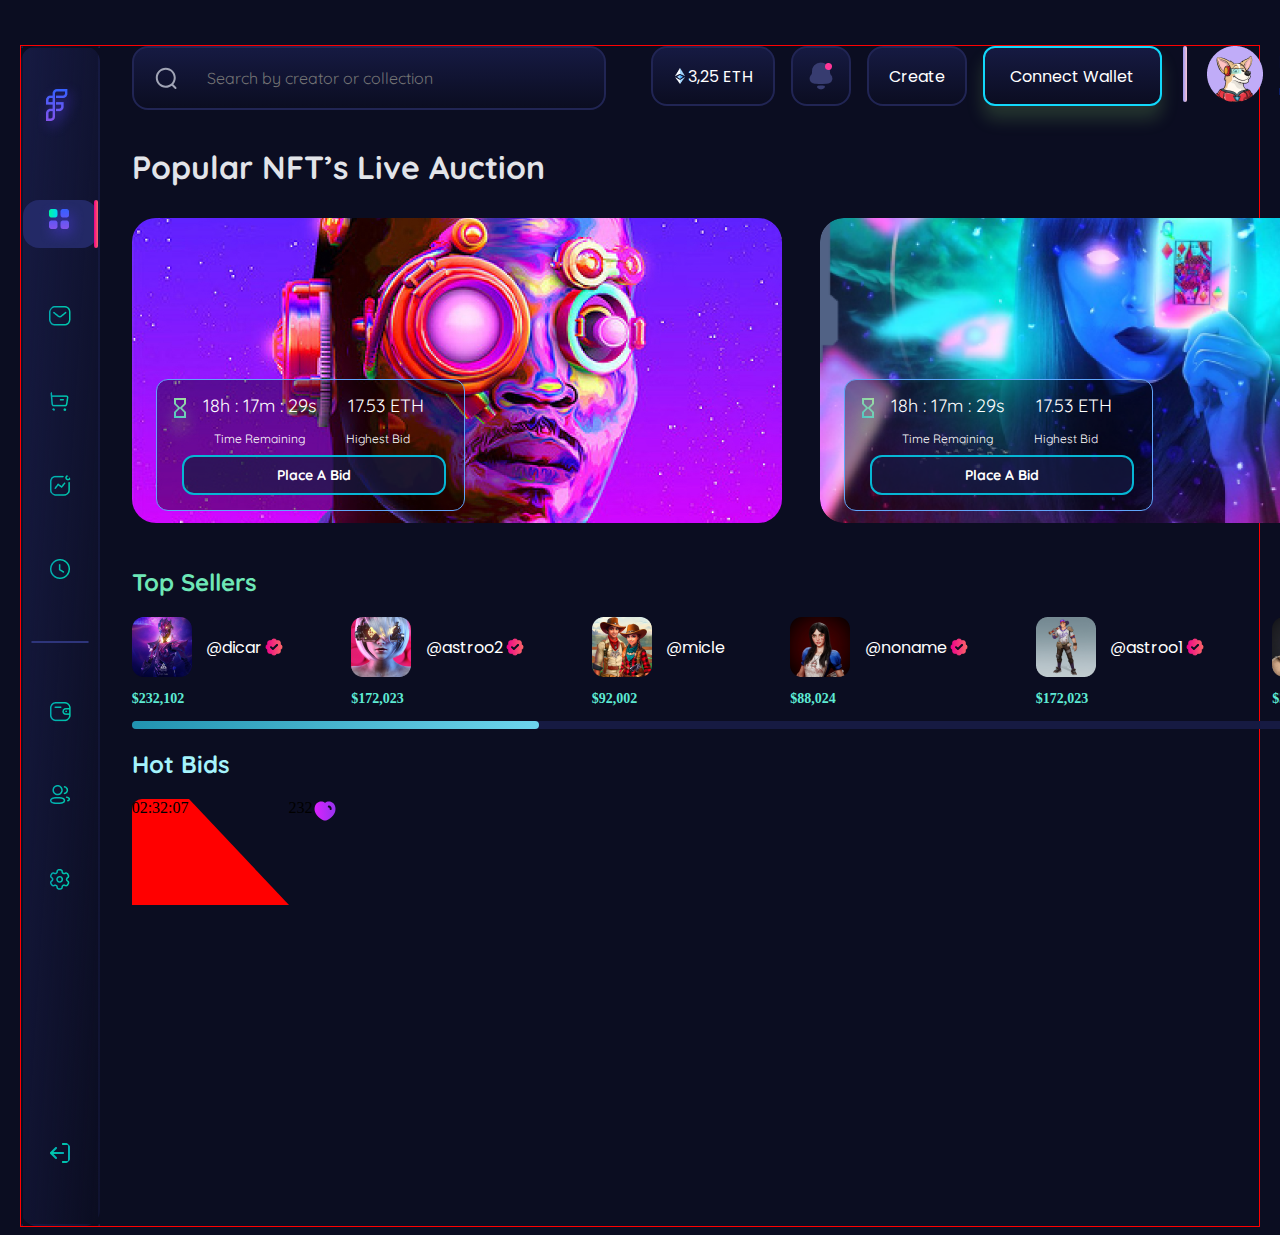
==== NFT/index.html @ 592b9757 "Add files via upload" ====
<!DOCTYPE html>
<html lang="en">
<head>
    <meta charset="UTF-8">
    <meta http-equiv="X-UA-Compatible" content="IE=edge">
    <meta name="viewport" content="width=device-width, initial-scale=1.0">
    <link href="https://fonts.googleapis.com/css2?family=Quicksand&display=swap" rel="stylesheet">
    <link href="https://fonts.googleapis.com/css2?family=Poppins:wght@500&display=swap" rel="stylesheet">
    <title>NFT</title>
    <link rel="stylesheet" href="style.css">
</head>
<body>
    <div class="container">
        <section class="left-panel">
            <a href="#"><img src="image/logo.png" alt=""></a>
            <div id="selected-icon" >
                <img src="image/selected.png"  alt="">
                <div id="selected-border"></div>
            </div>
            <a href="#"><img src="image/Icon - Message.png" alt=""></a>
            <a href="#"><img src="image/Icon - Buy.png" alt=""></a>
            <a href="#"><img src="image/Icon - Activity.png" alt=""></a>
            <a href="#"><img src="image/Icon - TimeCircle.png" alt=""></a>
            <div id="line"></div>
            <a href="#"><img src="image/Icon - Wallet.png" alt=""></a>
            <a href="#"><img src="image/Icon - Friends.png" alt=""></a>
            <a href="#"><img src="image/Icon - Settings.png" alt=""></a>
            <a href="#"><img src="image/Icon - Log Out.png" id="logout" alt=""></a>
        </section>
        <div class="container-center"> 
            <section class="top">
                <div class="search">
                    <img src="image/Icon - Search.svg" alt="">
                    <input type="text" placeholder="Search by creator or collection">
                </div>
                <a href=""><div id="balance">
                    <img src="image/Icon - ETH.png" alt="">
                    3,25 ETH
                </div></a>
                <a href=""><div id="bell">
                    <img src="image/Icon - Notification.png" alt="">
                </div></a>
                <a href=""><div id="create">Create</div></a>
                <a href=""><div id="connect-wallet">Connect Wallet</div></a>
                <div id="top-line"></div>
                <div id="profile">
                    <img src="image/avatar.png" alt="">
                    <div id="profile-text">
                    <div id="name">Musfiqur Rahman</div> 
                    <div id="gmail">ryzenpixel@gmail.com</div>
                    </div>
                    <svg width="24" height="25" viewBox="0 0 24 25" fill="none" xmlns="http://www.w3.org/2000/svg">
                        <path d="M12 18.1832C11.8012 18.1805 11.6106 18.1036 11.4656 17.9677L3.9656 10.4741C3.846 10.3285 3.78488 10.1437 3.79413 9.95558C3.80338 9.76745 3.88233 9.58948 4.01563 9.4563C4.14893 9.32311 4.32705 9.24422 4.51534 9.23498C4.70363 9.22574 4.88862 9.28681 5.03435 9.40631L12 16.3753L18.9656 9.40631C19.1113 9.28681 19.2963 9.22574 19.4846 9.23498C19.6729 9.24422 19.851 9.32311 19.9843 9.4563C20.1176 9.58948 20.1966 9.76745 20.2058 9.95558C20.2151 10.1437 20.1539 10.3285 20.0343 10.4741L12.5343 17.9677C12.3894 18.1036 12.1988 18.1805 12 18.1832Z" fill="#AFB5C0"/>
                        </svg>
                </div>
            </section> 
            <section class="popular">
                <div id="popular-nft">
                    <div id="auction"><strong>Popular NFT’s Live Auction</strong></div>
                </div>
                <div class="example">
                    <div class="content-example">
                        <div class="cnt-img"><img src="image/Icon - Hourglass.png" alt="">
                        <div class="gridex">
                        <div class="timer">18h : 17m : 29s</div>
                        <div class="high-money">17.53 ETH</div>
                        <div class="timeremaining">Time Remaining</div>
                        <div class="hb">Highest Bid</div>
                        </div>
                        <div class="button"><button class="btn">Place A Bid</button></div>
                        </div><img src="image/1example.png" alt=""></div>
                        
                    <div class="content-example"> 
                        <div class="cnt-img"><img src="image/Icon - Hourglass.png" alt="">
                        <div class="gridex">
                        <div class="timer">18h : 17m : 29s</div>
                        <div class="high-money">17.53 ETH</div>
                        <div class="timeremaining">Time Remaining</div>
                        <div class="hb">Highest Bid</div>
                        </div>
                        <div class="button"><button class="btn">Place A Bid</button></div>
                    </div><img src="image/2example.png" alt=""></div>
                </div>
            </section>
            <section id="topsellers">
                <div id="ts">Top Sellers</div>
                <div class="grid2">
                    <div class="ts1">
                        <img src="image/Rectangle 1400-5.png" alt=""> 
                        <div class="text-top"><a href="#">@dicar</a>
                        <img src="image/Icon - Verification.png" alt=""> </div> <p id="price">$232,102</p></div>
                    
                    <div class="ts1"><img src="image/Rectangle 1400-2.png" alt=""> 
                        <div class="text-top"><a href="#">@astroo2</a>
                        <img src="image/Icon - Verification.png" alt=""> </div> <p id="price">$172,023</p>
                    </div>
                    <div class="ts1">                        <img src="image/Rectangle 1400-1.png" alt=""> 
                        <div class="text-top"><a href="#">@micle</a>
                        </div><p id="price">$92,002</p>
                    </div>
                    <div class="ts1">
                        <img src="image/Rectangle 1400.png" alt=""> 
                        <div class="text-top"><a href="#">@noname</a>
                        <img src="image/Icon - Verification.png" alt="">  </div><p id="price">$88,024</p>
                    </div>
                    <div class="ts1">
                        <img src="image/Rectangle 1400-3.png" alt=""> 
                        <div class="text-top"><a href="#">@astroo1</a>
                        <img src="image/Icon - Verification.png" alt=""> </div> <p id="price">$172,023</p>
                    </div>
                        <div class="ts1">
                            <img src="image/Rectangle 1400-4.png" alt=""> 
                            <div class="text-top"><a href="#">@astroo2</a>
                            <img src="image/Icon - Verification.png" alt=""> </div><p id="price">$300,000</p>
                        </div>
                </div>
                <div id="line-3">
                    <div id="line-scroll"></div>
                </div>
            </section>
            <section class="hot-bids">
                <h2>Hot Bids</h2>
                <div class="grid3">
                    <div class="paint">
                        <div class="rect">02:32:07</div>
                        <div class="likes">232</div>
                        <img src="image/Icon -  Heart.svg" alt="">
                    </div>
                    <div class="paint"></div>
                    <div class="paint"></div>
                    <div class="paint"></div>
                    <div class="paint"></div>
                    <div class="paint"></div>
                </div>
            </section>
        </div>    
    </div>
</body>
</html>
---- NFT/style.css ----
body{
background-color:#0B0D21;
}
.container{
    display: flex;
    max-width: 98%;
    max-height: 100%;
    margin: 0 auto;
    border: 1px solid red;
    margin-top: 45px;
}
.left-panel{
    display: flex;
    flex-direction: column;
    align-items: center;
    gap: 56px;
    width: 75px;
    border: 2px solid;
    background-image: linear-gradient(to bottom right,#161A42,transparent);
    border-radius: 16px;
    border-image: linear-gradient(to top left,rgba(33, 37, 84, 1),transparent);
    padding-top: 32px;
} 
#selected-icon{
    display: flex;
    background-color: #232966;
    border-radius: 16px;
    height: 100%;
    width: 100%;
}
#selected-icon img{
    padding-left: 15px;
}
#selected-border{
    width: 4px;
    height: 48px;
    background-image: linear-gradient(90deg,#EC008C,#FC6767);
    border-radius: 20px;
    margin-left: 8px;
}
#line{
    border: 1px solid #2E357B;
    width: 56px;
    border-radius: 2px;
}
#logout{
margin-top: 190px;
padding-bottom: 55px;
}
.container-center{
    display: flex;
    flex-direction: column;
    align-items: flex-start;
    width: 70%;
    margin-left: 32px;
}
.container-center a{
    text-decoration: none;
}
.top{
    display: flex;
    height: 56px;
}
.search{
    display: flex;
    align-items: center;
    padding-left: 20px;
    width: 450px;
    height: 60px;
    background-image: linear-gradient(#161A42,rgba(22, 26, 66, 0));
    border-radius:16px ;
    border: 2px solid rgba(33, 37, 84, 1);
}
.search input{
    outline: none;
    width: 100%;
    height: 100%;
    background: none;
    border: none;
    margin-left: 27px;
    font-family: 'Quicksand', sans-serif;
    font-size: 16px;
    color: white;
}
#balance{
    display: flex;
    align-items: center;
    justify-content: center;
    width: 120px;
    height: 56px;
    margin-left:45px;
    background-image: linear-gradient(rgba(22, 26, 66, 1),rgba(22, 26, 66, 0));
    border-radius: 16px;
    border: 2px solid rgba(33, 37, 84, 1) ;
    color: #ffffff;
    font-family: 'Poppins', sans-serif;
}
#bell{
    display: flex;
    width: 56px;
    height: 56px;
    margin-left: 16px;
    background-image: linear-gradient(rgba(22, 26, 66, 1),rgba(22, 26, 66, 0));
    border-radius: 16px;
    border: 2px solid rgba(33, 37, 84, 1) ;
    align-items: center;
}
#bell img{
    display: block;
    margin: 0 auto;
}
#create{
    display: flex;
    width: 96px;
    height: 56px;
    margin-left: 16px;
    background-image: linear-gradient(rgba(22, 26, 66, 1),rgba(22, 26, 66, 0));
    border-radius: 16px;
    border: 2px solid rgba(33, 37, 84, 1) ;
    align-items: center;
    justify-content: center;
    font-family: 'Poppins', sans-serif;
    color: #ffffff;
}
#connect-wallet{
    display: flex;
    width: 175px;
    height: 56px;
    align-items: center;
    justify-content: center;
    color: #ffffff;
    margin-left: 16px;
    background-image: linear-gradient(rgba(22, 26, 66, 1),rgba(22, 26, 66, 0));
    border-radius: 12px;
    border: 2px solid rgba(18, 216, 250, 1);
    font-family: 'Poppins', sans-serif;
    box-shadow: 0px 13px 17px rgba(140, 213, 105, 0.2);
}
#top-line{
    width: 4px;
    height: 56px;
    background: linear-gradient(90deg, #9796F0 0%, #FBC7D4 100%);
    margin-left: 21px;
    border-radius: 100px;
}
#profile{
    display: flex;
    align-items: center;
    width: 309px;
    height: 56px;
    margin-left: 20px;
    font-family: 'Quicksand', sans-serif;
}
#name{
    font-size: 18px;
    color: #E2E4E9;
}
#gmail{
    color: #93C5FD;
    font-size:14px;
    margin-top: 8px;
}
#profile-text{
    margin-left: 16px;
}
#profile svg{
    margin-left: 61px;
}
.popular{
    display: flex;
    flex-direction: column;
    margin-top: 45px;
    width: 100%;
}
#popular-nft{
    display: flex;
    align-items: center;
}
#auction{
    font-size: 32px;
    color: #E2E4E9;
    font-family: 'Quicksand', sans-serif;
}
.example{
    display: grid;
    grid-template-columns: 2fr 2fr;
    width: 650px;
    height: 305px;
    margin-top: 31px;
    gap: 38px;
}
.example img{
    border-radius: 24px;
}
.cnt-img{
    display: flex;
    align-items: flex-start;
    justify-content: flex-start;
    position: absolute;
    width: 307px;
    height: 130px;
    background: rgba(0, 0, 0, 0.4);
    border: 1px solid #60A5FA;
    border-radius: 12px;
    margin-left: 24px;
    margin-top: 161px;
    color: #FFFFFF;
    font-family: 'Quicksand', sans-serif;
    font-size: 18px;
}
.gridex{
    display: grid;
    grid-template-columns: 1fr 1fr;
    grid-template-rows: 1fr 1fr;
}
.timer{
    margin-top: 14px;
}

.cnt-img img{
    margin-top: 14px;
}
.high-money{
    color: #FFFFFF;
    font-family: 'Quicksand', sans-serif;
    font-size: 18px;
    margin-left: 32px;
    margin-top: 14px;
}
.timeremaining{
    display: flex;
    align-items: center;
    justify-content: center;
    color: #FFFFFF;
    font-family: 'Quicksand', sans-serif;
    font-size: 12px;
    margin-top: 6px;
}
.hb{
    display: flex;
    align-items: center;
    justify-content: center;
    color: #FFFFFF;
    font-family: 'Quicksand', sans-serif;
    font-size: 12px;
    margin-top: 6px;
    margin-left: 12px;
}
.button{
    display: inline-block;
    white-space: nowrap;
    position: absolute;
    bottom: 0;
    background: rgba(22, 26, 66, 0.7);
    border-radius: 12px;
    margin-left: 25px;
    margin-bottom: 15px;
    border: 2px solid #06B6D4;
}
.btn{
    font-weight: bold;
    font-size: 14px;
    font-family: 'Quicksand', sans-serif;
    color: #FFFFFF;
    width: 260px;
    height: 36px;
    outline: none;
    border: 0;
    background: transparent;

}

#ts{
    color: #6EE7B7;
    font-family: 'Quicksand', sans-serif;
    font-size: 24px;
    font-weight: bold;
    margin-top: 44px;
}
.grid2{
    display: grid;
    justify-items: center;
    grid-template-columns: repeat(6,auto);
    gap: 65px;
    margin-top: 20px;
}
.ts1{
    display: grid;
    grid-template-columns: 2fr 2fr;
    align-items: center;
}
.ts1 a {
    color: #FFFFFF;
    text-decoration: none;
    font-family: 'Poppins', sans-serif;
    font-size: 16px;
}
#price{
    display: flex;
    align-items: center;
    color: #5EEAD4;
    font-size: 14px;
    font-weight: bold;
}
.text-top{
    display: flex;
    margin-left: 12px;
    align-items: center;
}
#line-3{
    width: 1316px;
    height: 8px;
    background: rgba(22, 26, 66, 1);
    border-radius: 20px;
}
#line-scroll{
    width: 407px;
    height: 100%;
    background-image: linear-gradient(90deg, #2193B0 0%, #6DD5ED 100%);
    border-radius: 20px;
}
.hot-bids h2{
    color: #A5F3FC;
    font-size: 24px;
    font-family: 'Quicksand', sans-serif;
}
.grid3{
    display: grid;
    grid-template-columns: repeat(6,1fr);
}
.paint{
    display: flex;
    align-items: flex-start;
    width: 188px;
    height: 293px;
}
.rect{
    border-bottom: 106px solid red;
    border-right: 100px solid transparent;
    height: 0;
    width: 106px;
    border-top-left-radius:10px;

}
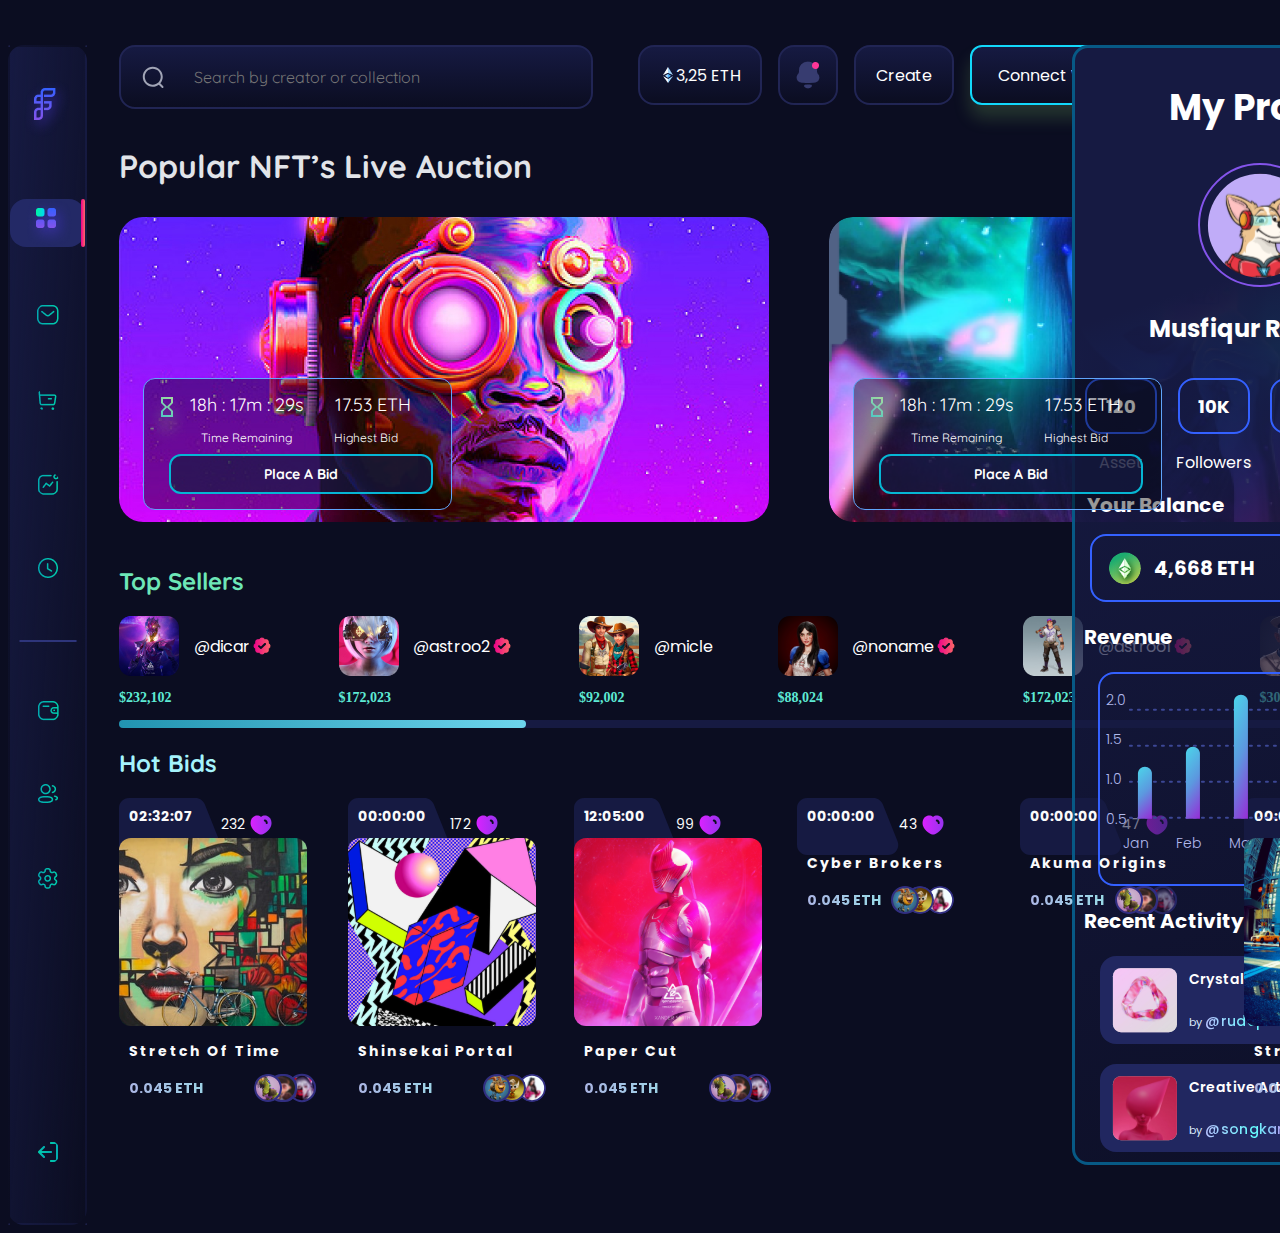
==== commit df9b0e36: "Add files via upload" ====
--- a/NFT/index.html
+++ b/NFT/index.html
@@ -122,18 +122,191 @@
                 <h2>Hot Bids</h2>
                 <div class="grid3">
                     <div class="paint">
-                        <div class="rect">02:32:07</div>
-                        <div class="likes">232</div>
-                        <img src="image/Icon -  Heart.svg" alt="">
-                    </div>
-                    <div class="paint"></div>
-                    <div class="paint"></div>
-                    <div class="paint"></div>
-                    <div class="paint"></div>
-                    <div class="paint"></div>
+                        <img src="image/trapez.svg" alt="">
+                        <div class="timpul">02:32:07</div>
+                        <div class="likes">232<img src="image/Icon -  Heart.svg" alt=""></div>
+                        <div class="product">
+                        <img src="image/product1.svg" alt="">
+                        <p class="text-product">Stretch Of Time</p>
+                        <div class="cost">0.045 ETH
+                        <div class="circle">
+                            <img src="image/circle1.svg"class="circle1" alt="">
+                            <img src="image/circle2.svg"class="circle2" alt="">
+                            <img src="image/circle3.svg"class="circle3" alt="">
+                        </div> 
+                        </div> 
+                        </div>
+                    </div>
+                    <div class="paint">
+                        <img src="image/trapez.svg" alt="">
+                        <div class="timpul">00:00:00</div>
+                        <div class="likes">172<img src="image/Icon -  Heart.svg" alt=""></div>
+                        <div class="product">
+                        <img src="image/product2.svg" alt="">
+                        <p class="text-product">Shinsekai Portal</p>
+                        <div class="cost">0.045 ETH
+                        <div class="circle">
+                            <img src="image/circle4.svg"class="circle1" alt="">
+                            <img src="image/circle5.svg"class="circle2" alt="">
+                            <img src="image/circle6.svg"class="circle3" alt="">
+                        </div> 
+                        </div> 
+                        </div>
+                    </div>
+                    <div class="paint">
+                        <img src="image/trapez.svg" alt="">
+                        <div class="timpul">12:05:00</div>
+                        <div class="likes">99<img src="image/Icon -  Heart.svg" alt=""></div>
+                        <div class="product">
+                        <img src="image/product3.svg" alt="">
+                        <p class="text-product">Paper Cut</p>
+                        <div class="cost">0.045 ETH
+                        <div class="circle">
+                            <img src="image/circle1.svg"class="circle1" alt="">
+                            <img src="image/circle2.svg"class="circle2" alt="">
+                            <img src="image/circle3.svg"class="circle3" alt="">
+                        </div> 
+                        </div> 
+                        </div>
+                    </div>
+                    <div class="paint">
+                        <img src="image/trapez.svg" alt="">
+                        <div class="timpul">00:00:00</div>
+                        <div class="likes">43<img src="image/Icon -  Heart.svg" alt=""></div>
+                        <div class="product">
+                        <img src="image/product4.svg" alt="">
+                        <p class="text-product">Cyber Brokers</p>
+                        <div class="cost">0.045 ETH
+                        <div class="circle">
+                            <img src="image/circle4.svg"class="circle1" alt="">
+                            <img src="image/circle5.svg"class="circle2" alt="">
+                            <img src="image/circle6.svg"class="circle3" alt="">
+                        </div> 
+                        </div> 
+                        </div>
+                    </div>
+                    <div class="paint">
+                        <img src="image/trapez.svg" alt="">
+                        <div class="timpul">00:00:00</div>
+                        <div class="likes">47<img src="image/Icon -  Heart.svg" alt=""></div>
+                        <div class="product">
+                        <img src="image/product5.svg" alt="">
+                        <p class="text-product">Akuma Origins</p>
+                        <div class="cost">0.045 ETH
+                        <div class="circle">
+                            <img src="image/circle1.svg"class="circle1" alt="">
+                            <img src="image/circle2.svg"class="circle2" alt="">
+                            <img src="image/circle3.svg"class="circle3" alt="">
+                        </div> 
+                        </div> 
+                        </div>
+                    </div>
+                    <div class="paint">
+                        <img src="image/trapez.svg" alt="">
+                        <div class="timpul">00:00:00</div>
+                        <div class="likes">43<img src="image/Icon -  Heart.svg" alt=""></div>
+                        <div class="product">
+                        <img src="image/product6.svg" alt="">
+                        <p class="text-product">Stretch Of Time</p>
+                        <div class="cost">0.045 ETH
+                        <div class="circle">
+                            <img src="image/circle4.svg"class="circle1" alt="">
+                            <img src="image/circle5.svg"class="circle2" alt="">
+                            <img src="image/circle6.svg"class="circle3" alt="">
+                        </div> 
+                        </div> 
+                        </div>
+                    </div>
                 </div>
             </section>
-        </div>    
+        </div>   
+        <section class="right-panel">
+            <div id="bg-3"> 
+            <div class="my-profile">My Profile</div>
+            <div class="outline"><img src="image/avatar-profile.svg" alt=""></div>
+            <div class="my-profile-name" >Musfiqur Rahman</div>
+            <div class="grid-my-profile">
+                <div class="numb">120</div>
+                <div class="numb">10K</div>
+                <div class="numb">70K</div>
+                <div class="numb">60</div>
+                <div class="kind">Asset</div>
+                <div class="kind">Followers</div>
+                <div class="kind">Likes</div>
+                <div class="kind">Bidding</div>
+            </div>
+            <div class="yourbalance">Your Balance</div>
+            <div class="balance-profil">
+                <div id="icon-balance">
+                <img src="image/balance-icon.svg" alt="">
+            <p>4,668 ETH</p>
+                </div>
+            <div class="add">Add <img src="image/arrow-right.svg" alt=""></div>
+            </div>
+            <div class="revenue">
+                <p>Revenue</p>
+                <div class="select-month">
+                <select name="This month" id="months">
+                    <option value="0">This month</option>
+                    <option value="1">January</option>
+                    <option value="2">February</option>
+                    <option value="3">March</option>
+                    <option value="4">April</option>
+                    <option value="5">May</option>
+                    <option value="6">June</option>
+                    <option value="7">July</option>
+                    <option value="8">August</option>
+                    <option value="9">September</option>
+                    <option value="10">October</option>
+                    <option value="11">November</option>
+                    <option value="12"> December</option>
+                </select>
+                </div>
+            </div>
+            <div class="grafic">
+                <div id="numb-text">2.0 </div>
+                <div id="numb-text">1.5 </div>
+                <div id="numb-text">1.0 </div>
+                <div id="numb-text">0.5 </div>
+                <div class="grafic-photo"><img src="image/graphic.svg" alt=""></div>
+                <div class="months-grafic">
+                    <div class="txtgrafic">Jan</div>
+                    <div class="txtgrafic">Feb</div>
+                    <div class="txtgrafic">Mar</div>
+                    <div class="txtgrafic">Apr</div>
+                    <div class="txtgrafic">May</div>
+                    <div class="txtgrafic">Jun</div>
+                </div>
+            </div>
+            <div class="revenue">
+                <p>Recent Activity</p>
+                <div class="seeall"><a href="#">See All </a><img src="image/Icon - Arrow.svg" alt=""></div>
+            </div>
+        <div class="la">
+            <div class="last-activity">
+                <div class="avatar-last-activity">
+                    <img src="image/last-act1.svg" alt="">
+                    <div class="txt-last-act">
+                        <div class="name-of-recent">Crystal_Art</div>
+                        <div class="newbid-recent"> <span>New Bid</span> <br>6.25 ETH</div>
+                        <div class="gmail-of-recent">by <a href="#">@rudepixxel</a></div>
+                        <div class="time-recent">3m ago</div>
+                    </div>
+                </div>
+            </div>
+            <div class="last-activity">
+                <div class="avatar-last-activity">
+                    <img src="image/last-act2.svg" alt="">
+                    <div class="txt-last-act">
+                        <div class="name-of-recent">Creative Art</div>
+                        <div class="newbid-recent"> <span>New Bid</span> <br>7.50 ETH</div>
+                        <div class="gmail-of-recent">by <a href="#">@songkang</a></div>
+                        <div class="time-recent">3m ago</div>
+                    </div>
+                </div>
+            </div>
+        </div>
+        </section>
     </div>
 </body>
 </html>--- a/NFT/style.css
+++ b/NFT/style.css
@@ -3,11 +3,12 @@
 }
 .container{
     display: flex;
-    max-width: 98%;
+    max-width: 100%;
     max-height: 100%;
     margin: 0 auto;
-    border: 1px solid red;
     margin-top: 45px;
+    margin-right: 30px;
+    padding: 0px 30px 0px 0px;
 }
 .left-panel{
     display: flex;
@@ -187,7 +188,7 @@
     width: 650px;
     height: 305px;
     margin-top: 31px;
-    gap: 38px;
+    column-gap: 60px;
 }
 .example img{
     border-radius: 24px;
@@ -267,7 +268,9 @@
     outline: none;
     border: 0;
     background: transparent;
-
+}
+.btn:hover{
+    color: rgba(132, 84, 235, 1);
 }
 
 #ts{
@@ -326,19 +329,352 @@
 }
 .grid3{
     display: grid;
-    grid-template-columns: repeat(6,1fr);
+    grid-template-columns: repeat(6,auto);
+    width: 100%;
+    gap: 75px;
 }
 .paint{
     display: flex;
     align-items: flex-start;
-    width: 188px;
-    height: 293px;
-}
-.rect{
-    border-bottom: 106px solid red;
-    border-right: 100px solid transparent;
-    height: 0;
-    width: 106px;
-    border-top-left-radius:10px;
-
+}
+.timpul{
+    margin: 8px 35px 25px 10px;
+    position: absolute;
+    color: #FAFAFB;
+    font-family: 'Poppins', sans-serif;
+    font-size: 14px;
+    font-weight: bold;
+}
+.likes{
+    display: flex;
+    align-items: center;
+    color: #FAFAFB;
+    font-family: 'Poppins', sans-serif;
+    font-size: 14px;
+    margin-top: 15px;
+    gap: 4px;
+}
+.product{
+    display: flex;
+    flex-direction: column;
+    position: absolute;
+    margin-top: 40px;
+}
+.product img{
+    display: block;
+    border-radius:12px;
+}
+.text-product{
+    color: #FAFAFB;
+    font-family: 'Poppins', sans-serif;
+    font-size: 14px;
+    font-weight: bold;
+    margin-top: 15px;
+    margin-left: 10px;
+    letter-spacing: 2px;
+}
+.cost{
+    display: flex;
+    width: 100%;
+    justify-content: space-between;
+    font-family: 'Poppins';
+    font-style: normal;
+    font-weight: 700;
+    font-size: 14px;
+    line-height: 24px;
+    background: linear-gradient(90deg, #ACB6E5 0%, #86FDE8 100%);   
+    -webkit-background-clip: text;
+    -webkit-text-fill-color: transparent;
+    margin-left: 10px;
+    align-items: center;
+}
+.circle{
+    display: flex;
+    justify-content: flex-end;
+    align-items: center;
+}
+.circle1{
+    position: absolute;
+    margin-right: 35px;
+    z-index: 1;
+}
+.circle2{
+    position: absolute;
+    margin-right: 20px;
+    z-index: 0;
+}   
+.circle3{
+    position: absolute;
+    z-index: -1;
+}
+#bg-3{
+    display: flex;
+    flex-direction: column;
+    align-items: center;
+    width: 370px;
+    height: 1082px;
+    background-image: linear-gradient(162.34deg, #161A42 22.61%, rgba(22, 26, 66, 0) 118.29%);
+    margin-left: 110px;
+    border-radius: 16px;
+    border: 3px solid #075985;
+    padding-top: 32px;
+}
+.my-profile{
+    display: flex;
+    color: #FFFFFF;
+    font-family: 'Poppins', sans-serif;
+    font-size: 36px;
+    font-weight: bold;
+    width: 100%;
+    justify-content: center;
+}
+.outline{
+    display: flex;
+    width: 120px;
+    height: 120px;
+    border: 2px solid rgba(132, 84, 235, 1);
+    border-radius: 50%;
+    background: transparent;
+    margin-top: 28px;
+    align-items: center;
+    justify-content: center;
+}
+.my-profile-name{
+    display: flex;
+    color: #FFFFFF;
+    font-family: 'Poppins', sans-serif;
+    font-size: 24px;
+    font-weight: bold;
+    width: 100%;
+    justify-content: center;
+    margin-top: 24px;
+}
+.grid-my-profile{
+    display: grid;
+    justify-items: center;
+    grid-template-columns: repeat(4,1fr);
+    grid-template-rows: 1fr 1fr;
+    width: 100%;
+    margin-top: 32px;
+}
+.numb{
+    display: flex;
+    align-items: center;
+    justify-content: center;
+    width: 68px;
+    height: 52px;
+    border: 2px solid rgba(52, 97, 255, 1);
+    border-radius: 16px;
+    color: #FFFFFF;
+    font-size: 18px;
+    font-weight: bold;
+    font-family: 'Poppins', sans-serif;
+}
+.kind{
+    display: flex;
+    align-items: center;
+    justify-content: center;
+    color: #FFFFFF;
+    font-size: 16px;
+    font-family: 'Poppins', sans-serif;
+}
+.yourbalance{
+    display: flex;
+    margin-left: 24px;
+    width: 100%;
+    color: #FFFFFF;
+    font-size: 20px;
+    font-weight: bold;
+    font-family: 'Poppins', sans-serif;
+}
+.balance-profil{
+    display: flex;
+    align-items: center;
+    max-width: 100%;
+    width: 320px;
+    height: 64px;
+    border: 2px solid rgba(52, 97, 255, 1);
+    border-radius: 16px;
+    margin-top: 14px;
+    padding-left: 16px;
+    justify-content: space-between;
+}
+.balance-profil p{
+    color: #FFFFFF;
+    font-size: 20px;
+    font-weight: bold;
+    font-family: 'Poppins', sans-serif;
+    margin-left: 13px;
+}
+.add{
+    color: #FFFFFF;
+    font-size: 20px;
+    font-weight: bold;
+    font-family: 'Poppins', sans-serif;
+    margin-right: 10px;
+}
+.add:hover{
+    color: rgba(132, 84, 235, 1);
+}
+#icon-balance{
+    display: flex;
+}
+.revenue{
+    display: flex;
+    width: 100%;
+    align-items: center;
+    justify-content: space-between;
+    margin-right: 10px;
+}
+.revenue p{
+    color: #FFFFFF;
+    font-size: 20px;
+    font-weight: bold;
+    font-family: 'Poppins', sans-serif;
+    margin-left: 14px;
+}
+#months{
+    outline: none;
+    background: transparent;
+    border: transparent;
+    color: #FFFFFF;
+    font-size: 14px;
+    font-weight: bold;
+    font-family: 'Poppins', sans-serif;
+}
+#months option{
+    background-color: black;
+}
+.grafic{
+    display: flex;
+    flex-direction: column;
+    align-items: center;
+    justify-content: center;
+    justify-content: space-between;
+    width: 320px;
+    height: 180px;
+    border: 2px solid rgba(52, 97, 255, 1);
+    border-radius: 16px;
+    padding-bottom: 30px;
+}
+#numb-text{
+    display:flex;
+    position: relative;
+    align-items: center;
+    width: 100%;
+    height: 20px;
+    color: #B1BAED;
+    font-size: 14px;
+    font-weight: 300;
+    font-family: 'Poppins', sans-serif;
+    padding-left: 12px;
+    padding-top: 16px;
+}
+.grafic-photo{
+    position: absolute;
+}
+.months-grafic{
+    display: flex;
+    vertical-align: middle;
+    width: 100%;
+    justify-content: space-around;
+    color: #B1BAED;
+    font-size: 14px;
+    font-weight: 300;
+    font-family: 'Poppins', sans-serif;
+    padding-left: 20px;
+}
+.grafic-photo{
+    padding-top: 20px;
+}
+.seeall{
+    display: flex;
+    align-items: center;
+}
+.seeall a{
+    color: #FFFFFF;
+    text-decoration: none;
+    font-family: 'Poppins', sans-serif;
+    font-size: 14px;
+}
+.last-activity{
+    display: flex;
+    align-items: center;
+    background: #212760;
+    border-radius: 16px;
+    width: 320px;
+    height: 88px;
+}
+.last-activity img{
+    padding-left: 12px;
+}
+.avatar-last-activity{
+    display: flex;
+}
+.txt-last-act{
+    display: grid;
+    grid-template-columns: 3fr 2fr;
+    grid-template-rows: 1fr 1fr;
+    margin-left: 12px;
+    align-items: center;
+    column-gap:3em;
+}
+.name-of-recent{
+    font-family: 'Poppins';
+    font-style: normal;
+    font-weight: 600;
+    font-size: 14px;
+    color: #FFFFFF;
+    letter-spacing: 0.02em;
+}
+.gmail-of-recent{
+    letter-spacing: 0.02em;
+    color: #DBEAFE;
+    font-family: 'Poppins';
+    font-style: normal;
+    font-weight: 400;
+    font-size: 11px;
+}
+.gmail-of-recent a{
+    text-decoration: none;
+    background: linear-gradient(88.82deg, #BAC1FF -0.98%, #63FEFE 54.08%, #FF3EEC 112.69%);
+    -webkit-background-clip: text;
+    -webkit-text-fill-color: transparent;
+    background-clip: text;
+    color: transparent;
+    letter-spacing: 0.02em;
+    font-family: 'Poppins';
+    font-style: normal;
+    font-weight: 500;
+    font-size: 14px;
+}
+.newbid-recent {
+    text-align: center;
+    font-family: 'Poppins';
+    font-style: normal;
+    font-weight: 600;
+    font-size: 14px;
+    color: #FFFFFF;
+    letter-spacing: 0.02em;
+}
+.newbid-recent span{
+    color: rgba(103, 232, 249, 1);
+    font-family: 'Poppins';
+    font-style: normal;
+    font-weight: 500;
+    font-size: 12px;
+}
+.time-recent{
+    text-align: end;
+    font-family: 'Poppins';
+    font-style: normal;
+    font-weight: 400;
+    font-size: 11px;
+    color: #93C5FD;
+    letter-spacing: 0.02em;
+}
+.la{
+    display: flex;
+    flex-direction: column;
+    gap: 20px;
 }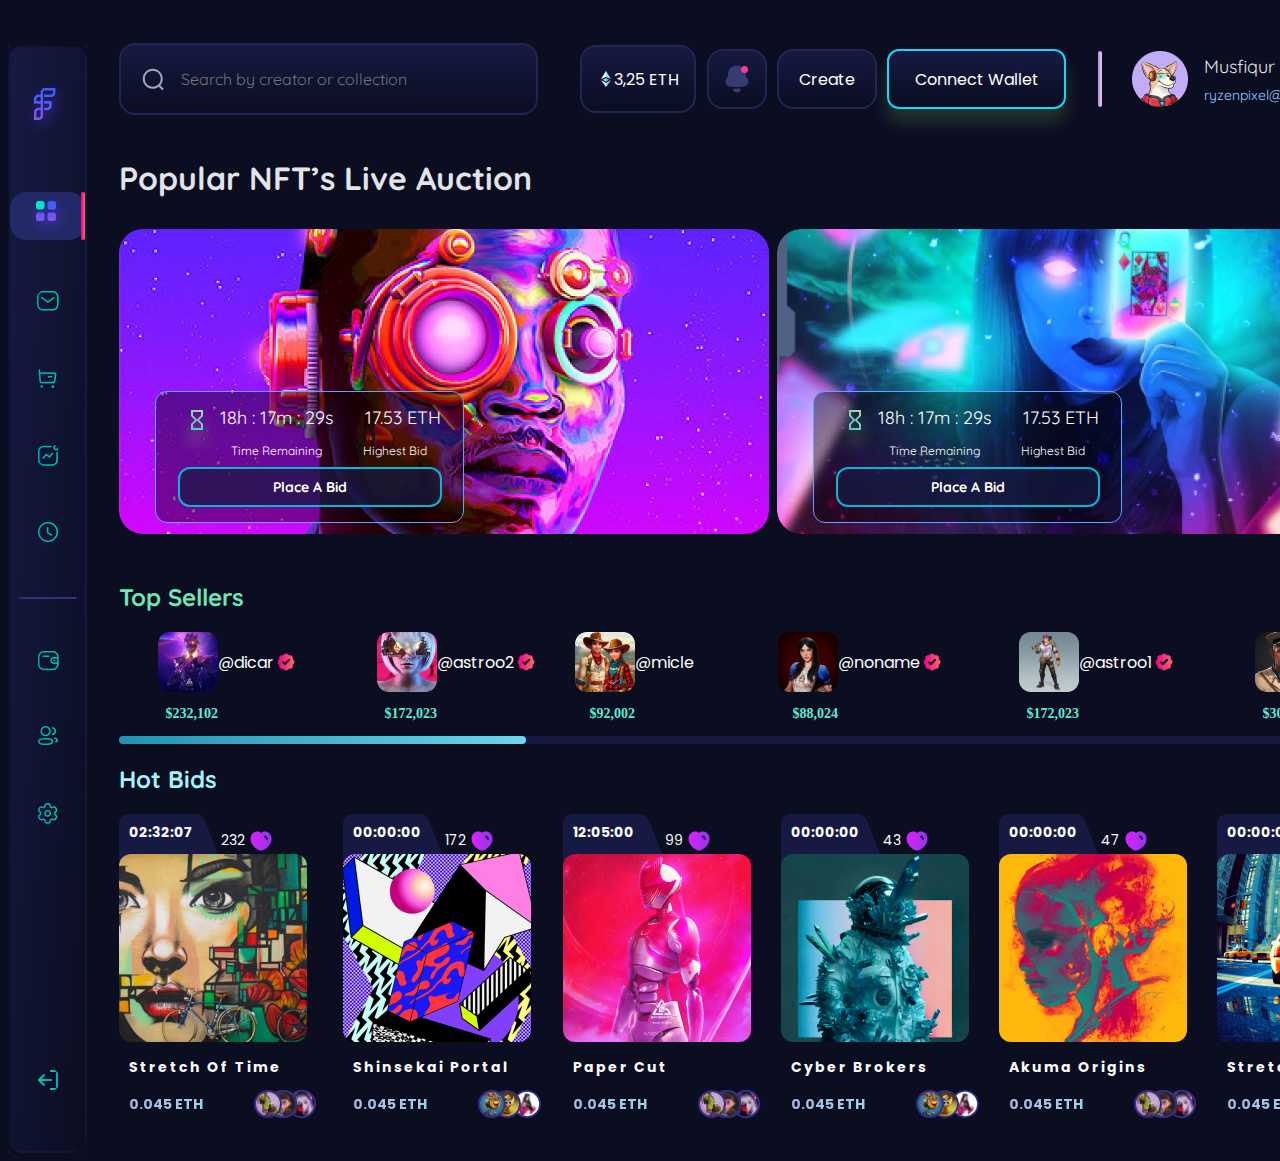
==== commit 3498b3b0: "Add files via upload" ====
--- a/NFT/index.html
+++ b/NFT/index.html
@@ -11,7 +11,7 @@
 </head>
 <body>
     <div class="container">
-        <section class="left-panel">
+        <div class="left-panel">
             <a href="#"><img src="image/logo.png" alt=""></a>
             <div id="selected-icon" >
                 <img src="image/selected.png"  alt="">
@@ -26,9 +26,9 @@
             <a href="#"><img src="image/Icon - Friends.png" alt=""></a>
             <a href="#"><img src="image/Icon - Settings.png" alt=""></a>
             <a href="#"><img src="image/Icon - Log Out.png" id="logout" alt=""></a>
-        </section>
+        </div>
         <div class="container-center"> 
-            <section class="top">
+            <div class="top">
                 <div class="search">
                     <img src="image/Icon - Search.svg" alt="">
                     <input type="text" placeholder="Search by creator or collection">
@@ -53,8 +53,8 @@
                         <path d="M12 18.1832C11.8012 18.1805 11.6106 18.1036 11.4656 17.9677L3.9656 10.4741C3.846 10.3285 3.78488 10.1437 3.79413 9.95558C3.80338 9.76745 3.88233 9.58948 4.01563 9.4563C4.14893 9.32311 4.32705 9.24422 4.51534 9.23498C4.70363 9.22574 4.88862 9.28681 5.03435 9.40631L12 16.3753L18.9656 9.40631C19.1113 9.28681 19.2963 9.22574 19.4846 9.23498C19.6729 9.24422 19.851 9.32311 19.9843 9.4563C20.1176 9.58948 20.1966 9.76745 20.2058 9.95558C20.2151 10.1437 20.1539 10.3285 20.0343 10.4741L12.5343 17.9677C12.3894 18.1036 12.1988 18.1805 12 18.1832Z" fill="#AFB5C0"/>
                         </svg>
                 </div>
-            </section> 
-            <section class="popular">
+            </div> 
+            <div class="popular">
                 <div id="popular-nft">
                     <div id="auction"><strong>Popular NFT’s Live Auction</strong></div>
                 </div>
@@ -81,8 +81,8 @@
                         <div class="button"><button class="btn">Place A Bid</button></div>
                     </div><img src="image/2example.png" alt=""></div>
                 </div>
-            </section>
-            <section id="topsellers">
+            </div>
+            <div class="topsellers">
                 <div id="ts">Top Sellers</div>
                 <div class="grid2">
                     <div class="ts1">
@@ -117,8 +117,8 @@
                 <div id="line-3">
                     <div id="line-scroll"></div>
                 </div>
-            </section>
-            <section class="hot-bids">
+            </div>
+            <div class="hot-bids">
                 <h2>Hot Bids</h2>
                 <div class="grid3">
                     <div class="paint">
@@ -126,7 +126,7 @@
                         <div class="timpul">02:32:07</div>
                         <div class="likes">232<img src="image/Icon -  Heart.svg" alt=""></div>
                         <div class="product">
-                        <img src="image/product1.svg" alt="">
+                        <img src="image/product1.jpg" alt="">
                         <p class="text-product">Stretch Of Time</p>
                         <div class="cost">0.045 ETH
                         <div class="circle">
@@ -142,7 +142,7 @@
                         <div class="timpul">00:00:00</div>
                         <div class="likes">172<img src="image/Icon -  Heart.svg" alt=""></div>
                         <div class="product">
-                        <img src="image/product2.svg" alt="">
+                        <img src="image/product2.jpg" alt="">
                         <p class="text-product">Shinsekai Portal</p>
                         <div class="cost">0.045 ETH
                         <div class="circle">
@@ -158,7 +158,7 @@
                         <div class="timpul">12:05:00</div>
                         <div class="likes">99<img src="image/Icon -  Heart.svg" alt=""></div>
                         <div class="product">
-                        <img src="image/product3.svg" alt="">
+                        <img src="image/product3.jpg" alt="">
                         <p class="text-product">Paper Cut</p>
                         <div class="cost">0.045 ETH
                         <div class="circle">
@@ -174,7 +174,7 @@
                         <div class="timpul">00:00:00</div>
                         <div class="likes">43<img src="image/Icon -  Heart.svg" alt=""></div>
                         <div class="product">
-                        <img src="image/product4.svg" alt="">
+                        <img src="image/product4.jpg" alt="">
                         <p class="text-product">Cyber Brokers</p>
                         <div class="cost">0.045 ETH
                         <div class="circle">
@@ -190,7 +190,7 @@
                         <div class="timpul">00:00:00</div>
                         <div class="likes">47<img src="image/Icon -  Heart.svg" alt=""></div>
                         <div class="product">
-                        <img src="image/product5.svg" alt="">
+                        <img src="image/product5.jpg" alt="">
                         <p class="text-product">Akuma Origins</p>
                         <div class="cost">0.045 ETH
                         <div class="circle">
@@ -206,7 +206,7 @@
                         <div class="timpul">00:00:00</div>
                         <div class="likes">43<img src="image/Icon -  Heart.svg" alt=""></div>
                         <div class="product">
-                        <img src="image/product6.svg" alt="">
+                        <img src="image/product6.jpg" alt="">
                         <p class="text-product">Stretch Of Time</p>
                         <div class="cost">0.045 ETH
                         <div class="circle">
@@ -218,9 +218,8 @@
                         </div>
                     </div>
                 </div>
-            </section>
+            </div>
         </div>   
-        <section class="right-panel">
             <div id="bg-3"> 
             <div class="my-profile">My Profile</div>
             <div class="outline"><img src="image/avatar-profile.svg" alt=""></div>
@@ -306,7 +305,7 @@
                 </div>
             </div>
         </div>
-        </section>
     </div>
+
 </body>
 </html>--- a/NFT/style.css
+++ b/NFT/style.css
@@ -4,7 +4,6 @@
 .container{
     display: flex;
     max-width: 100%;
-    max-height: 100%;
     margin: 0 auto;
     margin-top: 45px;
     margin-right: 30px;
@@ -14,8 +13,7 @@
     display: flex;
     flex-direction: column;
     align-items: center;
-    gap: 56px;
-    width: 75px;
+    justify-content: space-between;
     border: 2px solid;
     background-image: linear-gradient(to bottom right,#161A42,transparent);
     border-radius: 16px;
@@ -26,8 +24,6 @@
     display: flex;
     background-color: #232966;
     border-radius: 16px;
-    height: 100%;
-    width: 100%;
 }
 #selected-icon img{
     padding-left: 15px;
@@ -52,7 +48,6 @@
     display: flex;
     flex-direction: column;
     align-items: flex-start;
-    width: 70%;
     margin-left: 32px;
 }
 .container-center a{
@@ -60,25 +55,26 @@
 }
 .top{
     display: flex;
-    height: 56px;
+    width: 100%;
+    align-items: center;
+    justify-content: space-between;
 }
 .search{
     display: flex;
     align-items: center;
     padding-left: 20px;
-    width: 450px;
-    height: 60px;
+    width: 30%;
+    height: 100%;
     background-image: linear-gradient(#161A42,rgba(22, 26, 66, 0));
     border-radius:16px ;
     border: 2px solid rgba(33, 37, 84, 1);
 }
 .search input{
     outline: none;
-    width: 100%;
-    height: 100%;
     background: none;
     border: none;
-    margin-left: 27px;
+    width: 100%;
+    padding-left: 1em;
     font-family: 'Quicksand', sans-serif;
     font-size: 16px;
     color: white;
@@ -87,9 +83,9 @@
     display: flex;
     align-items: center;
     justify-content: center;
-    width: 120px;
-    height: 56px;
-    margin-left:45px;
+    width: 7em;
+    height: 4em;
+    margin-left: 2em;
     background-image: linear-gradient(rgba(22, 26, 66, 1),rgba(22, 26, 66, 0));
     border-radius: 16px;
     border: 2px solid rgba(33, 37, 84, 1) ;
@@ -100,7 +96,6 @@
     display: flex;
     width: 56px;
     height: 56px;
-    margin-left: 16px;
     background-image: linear-gradient(rgba(22, 26, 66, 1),rgba(22, 26, 66, 0));
     border-radius: 16px;
     border: 2px solid rgba(33, 37, 84, 1) ;
@@ -114,7 +109,6 @@
     display: flex;
     width: 96px;
     height: 56px;
-    margin-left: 16px;
     background-image: linear-gradient(rgba(22, 26, 66, 1),rgba(22, 26, 66, 0));
     border-radius: 16px;
     border: 2px solid rgba(33, 37, 84, 1) ;
@@ -130,7 +124,6 @@
     align-items: center;
     justify-content: center;
     color: #ffffff;
-    margin-left: 16px;
     background-image: linear-gradient(rgba(22, 26, 66, 1),rgba(22, 26, 66, 0));
     border-radius: 12px;
     border: 2px solid rgba(18, 216, 250, 1);
@@ -147,8 +140,6 @@
 #profile{
     display: flex;
     align-items: center;
-    width: 309px;
-    height: 56px;
     margin-left: 20px;
     font-family: 'Quicksand', sans-serif;
 }
@@ -172,6 +163,7 @@
     flex-direction: column;
     margin-top: 45px;
     width: 100%;
+
 }
 #popular-nft{
     display: flex;
@@ -185,26 +177,24 @@
 .example{
     display: grid;
     grid-template-columns: 2fr 2fr;
-    width: 650px;
-    height: 305px;
     margin-top: 31px;
-    column-gap: 60px;
 }
 .example img{
     border-radius: 24px;
+    
 }
 .cnt-img{
     display: flex;
     align-items: flex-start;
-    justify-content: flex-start;
+    justify-content: center;
     position: absolute;
     width: 307px;
     height: 130px;
     background: rgba(0, 0, 0, 0.4);
     border: 1px solid #60A5FA;
     border-radius: 12px;
-    margin-left: 24px;
-    margin-top: 161px;
+    margin-left: 2em;
+    margin-top: 9em;
     color: #FFFFFF;
     font-family: 'Quicksand', sans-serif;
     font-size: 18px;
@@ -254,7 +244,6 @@
     bottom: 0;
     background: rgba(22, 26, 66, 0.7);
     border-radius: 12px;
-    margin-left: 25px;
     margin-bottom: 15px;
     border: 2px solid #06B6D4;
 }
@@ -272,7 +261,10 @@
 .btn:hover{
     color: rgba(132, 84, 235, 1);
 }
-
+.topsellers{
+    display: flex;
+    flex-direction: column;
+}
 #ts{
     color: #6EE7B7;
     font-family: 'Quicksand', sans-serif;
@@ -284,13 +276,12 @@
     display: grid;
     justify-items: center;
     grid-template-columns: repeat(6,auto);
-    gap: 65px;
     margin-top: 20px;
 }
 .ts1{
     display: grid;
     grid-template-columns: 2fr 2fr;
-    align-items: center;
+    justify-items: end;
 }
 .ts1 a {
     color: #FFFFFF;
@@ -309,6 +300,7 @@
     display: flex;
     margin-left: 12px;
     align-items: center;
+    width: 100%;
 }
 #line-3{
     width: 1316px;
@@ -322,6 +314,11 @@
     background-image: linear-gradient(90deg, #2193B0 0%, #6DD5ED 100%);
     border-radius: 20px;
 }
+.hot-bids{
+    display: flex;
+    flex-direction: column;
+    width: 100%;
+}
 .hot-bids h2{
     color: #A5F3FC;
     font-size: 24px;
@@ -331,7 +328,6 @@
     display: grid;
     grid-template-columns: repeat(6,auto);
     width: 100%;
-    gap: 75px;
 }
 .paint{
     display: flex;
@@ -411,13 +407,11 @@
     display: flex;
     flex-direction: column;
     align-items: center;
-    width: 370px;
-    height: 1082px;
+    margin-left: 2em;
     background-image: linear-gradient(162.34deg, #161A42 22.61%, rgba(22, 26, 66, 0) 118.29%);
-    margin-left: 110px;
     border-radius: 16px;
     border: 3px solid #075985;
-    padding-top: 32px;
+    padding: 30px 20px 0px 20px;
 }
 .my-profile{
     display: flex;
